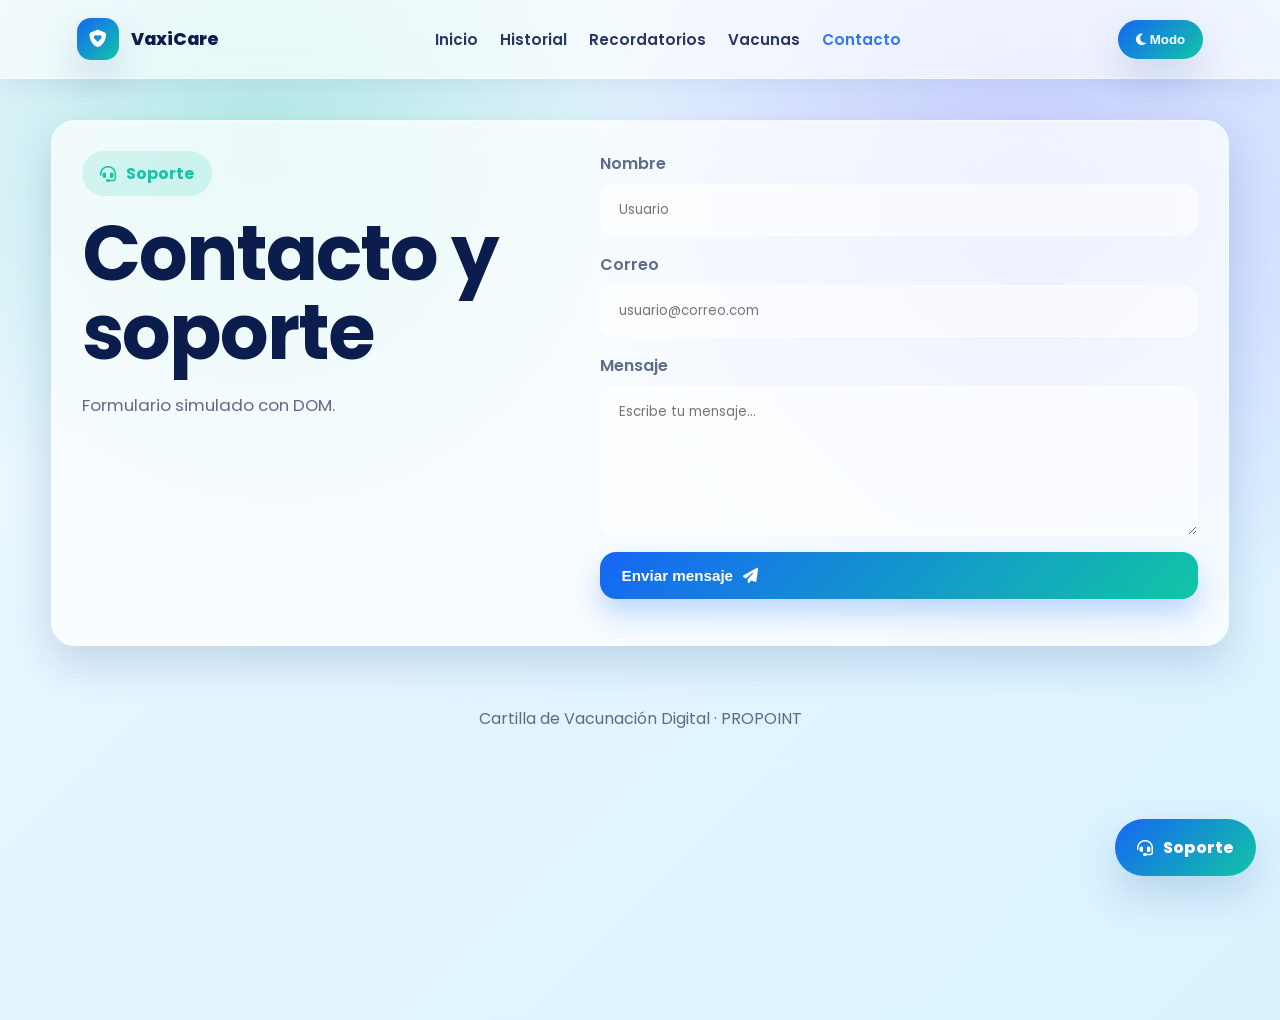
==== pages/contacto.html @ 2e784dc0 "Primer commit de VaxiCare" ====
<!DOCTYPE html>
<html lang="es">
  <head>
    <meta charset="UTF-8" />
    <meta name="viewport" content="width=device-width, initial-scale=1.0" />
    <title>Contacto</title>
    <link rel="preconnect" href="https://fonts.googleapis.com" />
    <link rel="preconnect" href="https://fonts.gstatic.com" crossorigin />
    <link
      href="https://fonts.googleapis.com/css2?family=Poppins:wght@300;400;500;600;700;800&display=swap"
      rel="stylesheet"
    />
    <link
      rel="stylesheet"
      href="https://cdnjs.cloudflare.com/ajax/libs/font-awesome/6.5.0/css/all.min.css"
    />
    <link rel="stylesheet" href="../css/styles.css" />
  </head>

  <body>

    <!-- Barra de navegación -->
    <header class="navbar">

      <!-- Logo y nombre de la página -->
      <a href="../index.html" class="brand">
        <i class="fa-solid fa-shield-heart"></i>
        <span>VaxiCare</span>
      </a>

      <!-- Menú de navegación -->
      <nav class="nav-links">

        <!-- Enlaces entre páginas -->
        <a href="../index.html">Inicio</a>
        <a href="historial.html">Historial</a>
        <a href="recordatorios.html">Recordatorios</a>
        <a href="vacunas.html">Vacunas</a>

        <!-- La clase active marca la página actual -->
        <a class="active" href="contacto.html">Contacto</a>
      </nav>

      <!-- Botón para cambiar el tema oscuro/claro -->
      <button class="theme-btn" id="themeBtn">

        <!-- Icono de luna -->
        <i class="fa-solid fa-moon"></i>

        <!-- Texto del botón -->
        <span> Modo</span>
      </button>
    </header>

    <!-- Contenido principal -->
    <main class="main-layout page-layout">

      <!-- Tarjeta principal con efecto glass -->
      <section class="glass-card contact-section">

        <!-- Encabezado de la sección -->
        <div>

          <!-- Etiqueta decorativa -->
          <span class="tag">
            <i class="fa-solid fa-headset"></i>
            Soporte
          </span>

          <!-- Título principal -->
          <h1 class="page-title">Contacto y soporte</h1>

          <!-- Descripción pequeña -->
          <p class="page-description">
            Formulario simulado con DOM.
          </p>
        </div>

        <!-- Formulario de contacto -->
        <form class="contact-form" id="contactForm">

          <!-- Campo para escribir el nombre -->
          <label>
            Nombre

            <input
              type="text"
              id="nameInput"
              placeholder="Usuario"
              required
            />
          </label>

          <!-- Campo para escribir correo -->
          <label>
            Correo

            <input
              type="email"
              placeholder="usuario@correo.com"
              required
            />
          </label>

          <!-- Área para escribir mensaje -->
          <label>
            Mensaje

            <textarea
              placeholder="Escribe tu mensaje..."
              required
            ></textarea>
          </label>

          <!-- Botón para enviar -->
          <button class="btn btn-primary" type="submit">

            <!-- Texto del botón -->
            Enviar mensaje

            <!-- Icono de avión -->
            <i class="fa-solid fa-paper-plane"></i>
          </button>

          <!-- Aquí aparecerá el mensaje generado con JS -->
          <p class="form-message" id="formMessage"></p>
        </form>
      </section>
    </main>

    <!-- Botón flotante de soporte -->
    <a href="contacto.html" class="support-btn">
      <i class="fa-solid fa-headset"></i>
      Soporte
    </a>

    <!-- Pie de página -->
    <footer>
      <p>Cartilla de Vacunación Digital · PROPOINT</p>
    </footer>

    <!-- Archivo donde están los datos simulados -->
    <script src="../js/data.js"></script>

    <!-- JS principal de la página -->
    <script src="../js/app.js"></script>

    <!-- JS específico del formulario de contacto -->
    <script src="../js/contacto.js"></script>

  </body>
</html>
---- css/styles.css ----
/* VaxiCare */
:root {
    --bg: #edf7ff;
    --bg2: #d9f3ff;
    --text: #0b1d4d;
    --muted: #5d6c89;
    --primary: #1666f5;
    --secondary: #11c5a5;
    --card: rgba(255, 255, 255, .72);
    --soft: rgba(255, 255, 255, .36);
    --border: rgba(255, 255, 255, .55);
    --shadow: 0 18px 40px rgba(23, 72, 140, .18);
    --radius: 24px
}

body.dark {
    --bg: #081222;
    --bg2: #10213b;
    --text: #f3f8ff;
    --muted: #b8c7df;
    --card: rgba(15, 30, 55, .72);
    --soft: rgba(255, 255, 255, .08);
    --border: rgba(255, 255, 255, .12);
    --shadow: 0 18px 40px rgba(0, 0, 0, .35)
}

* {
    margin: 0;
    padding: 0;
    box-sizing: border-box
}

html {
    scroll-behavior: smooth
}

body {
    min-height: 100vh;
    font-family: Poppins, sans-serif;
    color: var(--text);
    background: radial-gradient(circle at 20% 15%, rgba(17, 197, 165, .25), transparent 30%), radial-gradient(circle at 80% 20%, rgba(123, 97, 255, .28), transparent 35%), linear-gradient(135deg, var(--bg), var(--bg2));
    overflow-x: hidden
}

.navbar {
    position: fixed;
    top: 0;
    left: 0;
    width: 100%;
    z-index: 1000;
    display: flex;
    justify-content: space-between;
    align-items: center;
    gap: 18px;
    padding: 18px 6%;
    background: rgba(255, 255, 255, .62);
    backdrop-filter: blur(18px);
    border-bottom: 1px solid var(--border);
    box-shadow: 0 8px 24px rgba(30, 60, 120, .08)
}

body.dark .navbar {
    background: rgba(9, 18, 35, .72)
}

.brand {
    display: flex;
    align-items: center;
    gap: 12px;
    font-weight: 800;
    font-size: 1.1rem;
    color: var(--text);
    text-decoration: none
}

.brand i {
    width: 42px;
    height: 42px;
    display: grid;
    place-items: center;
    border-radius: 14px;
    color: #fff;
    background: linear-gradient(135deg, var(--primary), var(--secondary));
    box-shadow: var(--shadow)
}

.nav-links {
    display: flex;
    gap: 22px;
    align-items: center
}

.nav-links a {
    text-decoration: none;
    color: var(--text);
    font-weight: 600;
    font-size: .95rem;
    opacity: .88
}

.nav-links a:hover,
.nav-links a.active {
    color: var(--primary)
}

.theme-btn {
    border: none;
    cursor: pointer;
    padding: 12px 18px;
    border-radius: 999px;
    color: #fff;
    background: linear-gradient(135deg, var(--primary), var(--secondary));
    box-shadow: var(--shadow);
    font-weight: 700
}

.main-layout {
    width: min(1450px, 92%);
    margin: 120px auto 60px;
    display: grid;
    grid-template-columns: 1.1fr .9fr;
    gap: 24px
}

.page-layout {
    grid-template-columns: 1fr
}

.glass-card {
    background: var(--card);
    border: 1px solid var(--border);
    border-radius: var(--radius);
    box-shadow: var(--shadow);
    backdrop-filter: blur(18px)
}

.hero {
    grid-column: 1/-1;
    display: grid;
    grid-template-columns: 1fr .85fr;
    align-items: center;
    min-height: 440px;
    padding: 45px;
    overflow: hidden;
    position: relative
}

.hero:before {
    content: "";
    position: absolute;
    width: 360px;
    height: 360px;
    right: -80px;
    top: -80px;
    border-radius: 50%;
    background: rgba(22, 102, 245, .13)
}

.hero-content {
    position: relative;
    z-index: 2
}

.tag {
    display: inline-flex;
    gap: 10px;
    align-items: center;
    padding: 10px 18px;
    border-radius: 999px;
    background: rgba(17, 197, 165, .14);
    color: var(--secondary);
    font-weight: 700;
    margin-bottom: 18px
}

.hero h1,
.page-title {
    font-size: clamp(2.4rem, 6vw, 5.2rem);
    line-height: 1.03;
    margin-bottom: 18px;
    letter-spacing: -2px
}

.hero h1 span {
    background: linear-gradient(135deg, var(--primary), var(--secondary));
    -webkit-background-clip: text;
    color: transparent
}

.hero p,
.page-description {
    max-width: 720px;
    color: var(--muted);
    font-size: 1.05rem;
    line-height: 1.8;
    margin-bottom: 28px
}

.hero-actions,
.filters {
    display: flex;
    gap: 16px;
    flex-wrap: wrap
}

.btn {
    border: none;
    cursor: pointer;
    border-radius: 16px;
    padding: 15px 22px;
    font-weight: 700;
    font-size: .95rem;
    transition: .3s;
    text-decoration: none;
    display: inline-flex;
    gap: 10px;
    align-items: center
}

.btn-primary {
    background: linear-gradient(135deg, var(--primary), var(--secondary));
    color: #fff;
    box-shadow: 0 15px 28px rgba(22, 102, 245, .25)
}

.btn-secondary {
    color: var(--primary);
    background: rgba(255, 255, 255, .62);
    border: 1px solid var(--border)
}

.btn:hover {
    transform: translateY(-4px)
}

.model-area {
    height: 420px;
    display: grid;
    place-items: center;
    z-index: 2
}

model-viewer {
    width: 100%;
    height: 100%;
    min-height: 360px;
    filter: drop-shadow(0 28px 35px rgba(22, 102, 245, .22))
}

.stats-grid,
.features-grid,
.catalog-grid,
.reminders-grid,
.requirements-grid {
    display: grid;
    gap: 18px
}

.stats-grid {
    grid-column: 1/-1;
    grid-template-columns: repeat(4, 1fr)
}

.features-grid,
.catalog-grid,
.reminders-grid {
    grid-template-columns: repeat(3, 1fr);
    margin-top: 20px
}

.requirements-grid {
    grid-template-columns: repeat(5, 1fr);
    margin-top: 20px
}

.stat-card,
.feature-card,
.catalog-card,
.reminder-card {
    background: var(--soft);
    border: 1px solid var(--border);
    border-radius: 20px;
    padding: 22px
}

.stat-card {
    display: flex;
    align-items: center;
    gap: 18px
}

.icon-box {
    min-width: 58px;
    height: 58px;
    display: grid;
    place-items: center;
    border-radius: 18px;
    color: #fff;
    background: linear-gradient(135deg, var(--primary), var(--secondary));
    font-size: 1.35rem
}

.stat-card small {
    color: var(--muted);
    font-weight: 600
}

.stat-card h3 {
    font-size: 1.5rem;
    margin-top: 4px
}

.section-block,
.contact-section {
    grid-column: 1/-1;
    padding: 30px
}

.section-title {
    display: flex;
    justify-content: space-between;
    align-items: center;
    gap: 18px;
    margin-bottom: 20px;
    flex-wrap: wrap
}

.requirements-grid span {
    padding: 13px 15px;
    border-radius: 999px;
    text-align: center;
    font-weight: 700;
    background: rgba(22, 102, 245, .10);
    color: var(--primary)
}

.feature-card i,
.catalog-card i,
.reminder-card i {
    font-size: 1.6rem;
    color: var(--primary);
    margin-bottom: 14px
}

.feature-card p,
.catalog-card p,
.reminder-card p {
    color: var(--muted);
    margin-top: 8px;
    line-height: 1.7
}

.table-wrapper {
    overflow-x: auto
}

table {
    width: 100%;
    border-collapse: collapse;
    border-radius: 18px;
    overflow: hidden
}

th,
td {
    padding: 16px 14px;
    text-align: left;
    border-bottom: 1px solid rgba(120, 150, 190, .18);
    font-size: .93rem
}

th {
    color: var(--muted);
    background: var(--soft)
}

.badge {
    padding: 7px 12px;
    border-radius: 999px;
    font-weight: 800;
    font-size: .78rem
}

.aplicada {
    color: #098b66;
    background: rgba(17, 197, 165, .16)
}

.pendiente {
    color: #d97706;
    background: rgba(245, 158, 11, .16)
}

.filter-btn {
    border: 1px solid var(--border);
    padding: 10px 14px;
    border-radius: 12px;
    cursor: pointer;
    background: rgba(255, 255, 255, .55);
    color: var(--text);
    font-weight: 700
}

.filter-btn.active {
    color: #fff;
    background: linear-gradient(135deg, var(--primary), var(--secondary))
}

.search-input,
.contact-form input,
.contact-form textarea {
    width: min(420px, 100%);
    padding: 15px 18px;
    border: 1px solid var(--border);
    outline: none;
    border-radius: 16px;
    font-family: inherit;
    background: rgba(255, 255, 255, .55);
    color: var(--text)
}

.contact-section {
    display: grid;
    grid-template-columns: .9fr 1.1fr;
    gap: 28px;
    align-items: start
}

.contact-form {
    display: grid;
    gap: 16px
}

.contact-form label {
    display: grid;
    gap: 8px;
    color: var(--muted);
    font-weight: 600
}

.contact-form input,
.contact-form textarea {
    width: 100%
}


.contact-form textarea {
    min-height: 150px;
    resize: vertical
}

.form-message {
    color: var(--secondary);
    font-weight: 700
}

.support-btn {
    position: fixed;
    right: 24px;
    bottom: 24px;
    z-index: 1000;
    color: #fff;
    background: linear-gradient(135deg, var(--primary), var(--secondary));
    padding: 16px 22px;
    border-radius: 999px;
    text-decoration: none;
    font-weight: 800;
    box-shadow: var(--shadow);
    display: flex;
    gap: 10px;
    align-items: center
}

footer {
    width: min(1450px, 92%);
    margin: 0 auto 40px;
    text-align: center;
    color: var(--muted)
}

@media(max-width:1050px) {

    .main-layout,
    .hero,
    .contact-section {
        grid-template-columns: 1fr
    }

    .stats-grid,
    .features-grid,
    .catalog-grid,
    .reminders-grid {
        grid-template-columns: repeat(2, 1fr)
    }

    .requirements-grid {
        grid-template-columns: repeat(3, 1fr)
    }

    .nav-links {
        display: none
    }
}

@media(max-width:680px) {
    .navbar {
        padding: 14px 4%
    }

    .brand span,
    .theme-btn span {
        display: none
    }

    .main-layout {
        width: 94%;
        margin-top: 95px
    }

    .hero,
    .section-block,
    .contact-section {
        padding: 22px
    }

    .stats-grid,
    .features-grid,
    .catalog-grid,
    .reminders-grid,
    .requirements-grid {
        grid-template-columns: 1fr
    }

    .model-area {
        height: 320px
    }

    model-viewer {
        min-height: 290px
    }

    .support-btn {
        right: 14px;
        bottom: 14px;
        padding: 14px 16px;
        font-size: .85rem
    }
}

/* MENU RESPONSIVE */
.menu-toggle {
    display: none;
    border: none;
    cursor: pointer;
    background: linear-gradient(135deg, var(--primary), var(--secondary));
    color: #fff;
    width: 44px;
    height: 44px;
    border-radius: 14px;
    font-size: 1.2rem;
    box-shadow: var(--shadow);
}

@media(max-width:1050px) {

    .menu-toggle {
        display: grid;
        place-items: center;
    }

    .nav-links {
        display: none;
        position: absolute;
        top: 78px;
        left: 4%;
        right: 4%;
        flex-direction: column;
        gap: 12px;
        padding: 20px;
        border-radius: 22px;
        background: var(--card);
        border: 1px solid var(--border);
        box-shadow: var(--shadow);
        backdrop-filter: blur(18px);
    }

    .nav-links.active {
        display: flex;
    }

    .nav-links a {
        width: 100%;
        text-align: center;
        padding: 12px;
        border-radius: 14px;
        background: var(--soft);
    }
}

@media(max-width:680px) {

    .navbar {
        gap: 10px;
    }

    .hero-actions {
        flex-direction: column;
    }

    .hero-actions .btn {
        width: 100%;
        justify-content: center;
    }

    .hero {
        padding: 24px;
    }

    .hero h1 {
        font-size: 2.3rem;
    }

    .hero p {
        font-size: .95rem;
    }

    .model-area {
        height: 260px;
    }

    model-viewer {
        min-height: 240px;
    }

    .feature-card,
    .stat-card,
    .catalog-card,
    .reminder-card {
        padding: 18px;
    }

    .support-btn {
        right: 12px;
        bottom: 12px;
        padding: 12px 16px;
    }
}
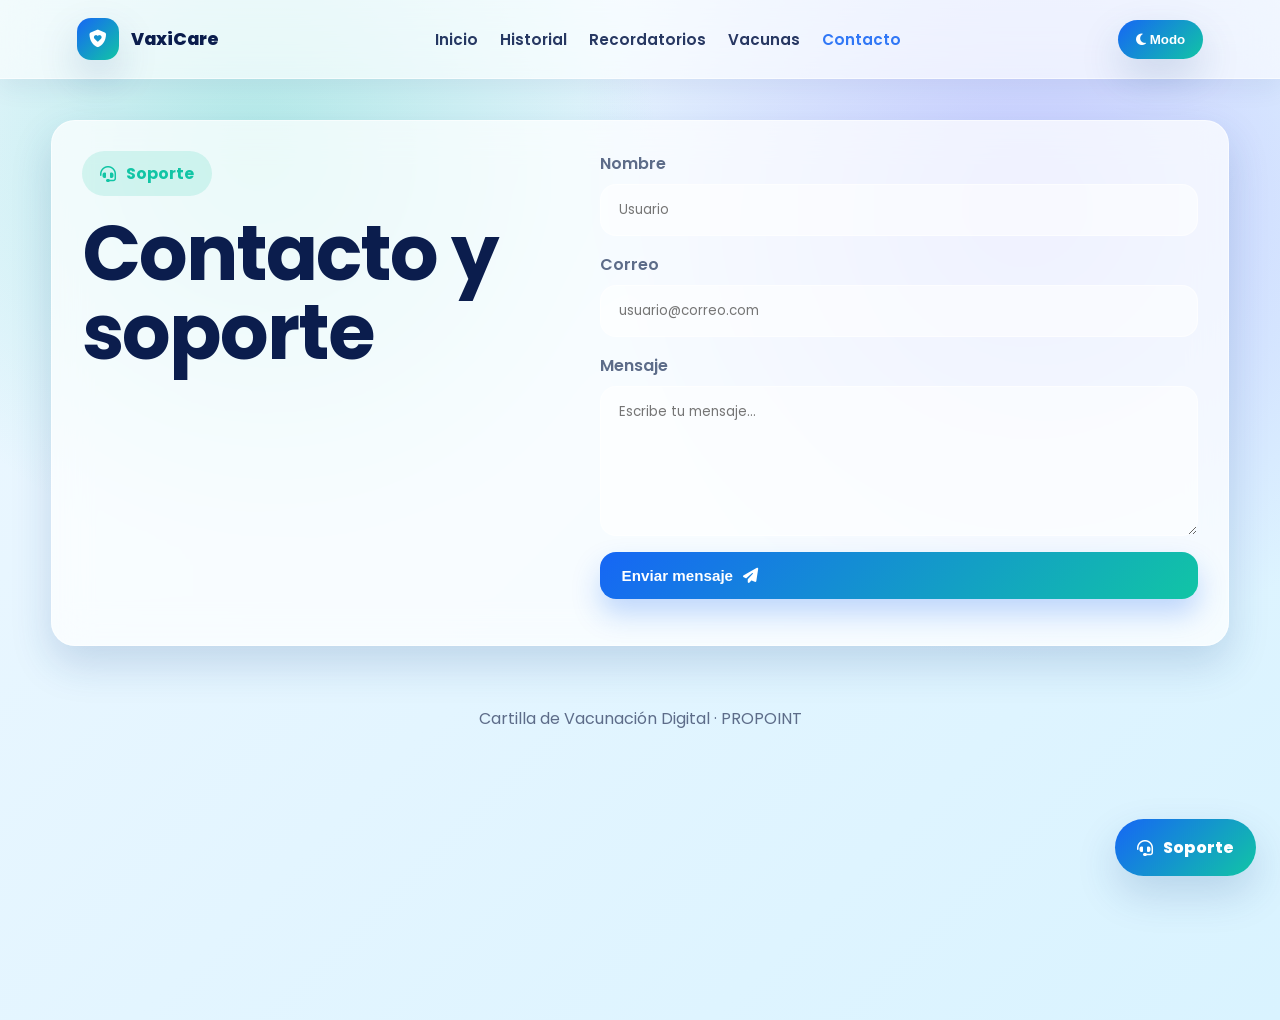
==== commit ee69e465: "Actualizacion general de VaxiCare" ====
--- a/pages/contacto.html
+++ b/pages/contacto.html
@@ -70,10 +70,6 @@
           <!-- Título principal -->
           <h1 class="page-title">Contacto y soporte</h1>
 
-          <!-- Descripción pequeña -->
-          <p class="page-description">
-            Formulario simulado con DOM.
-          </p>
         </div>
 
         <!-- Formulario de contacto -->
